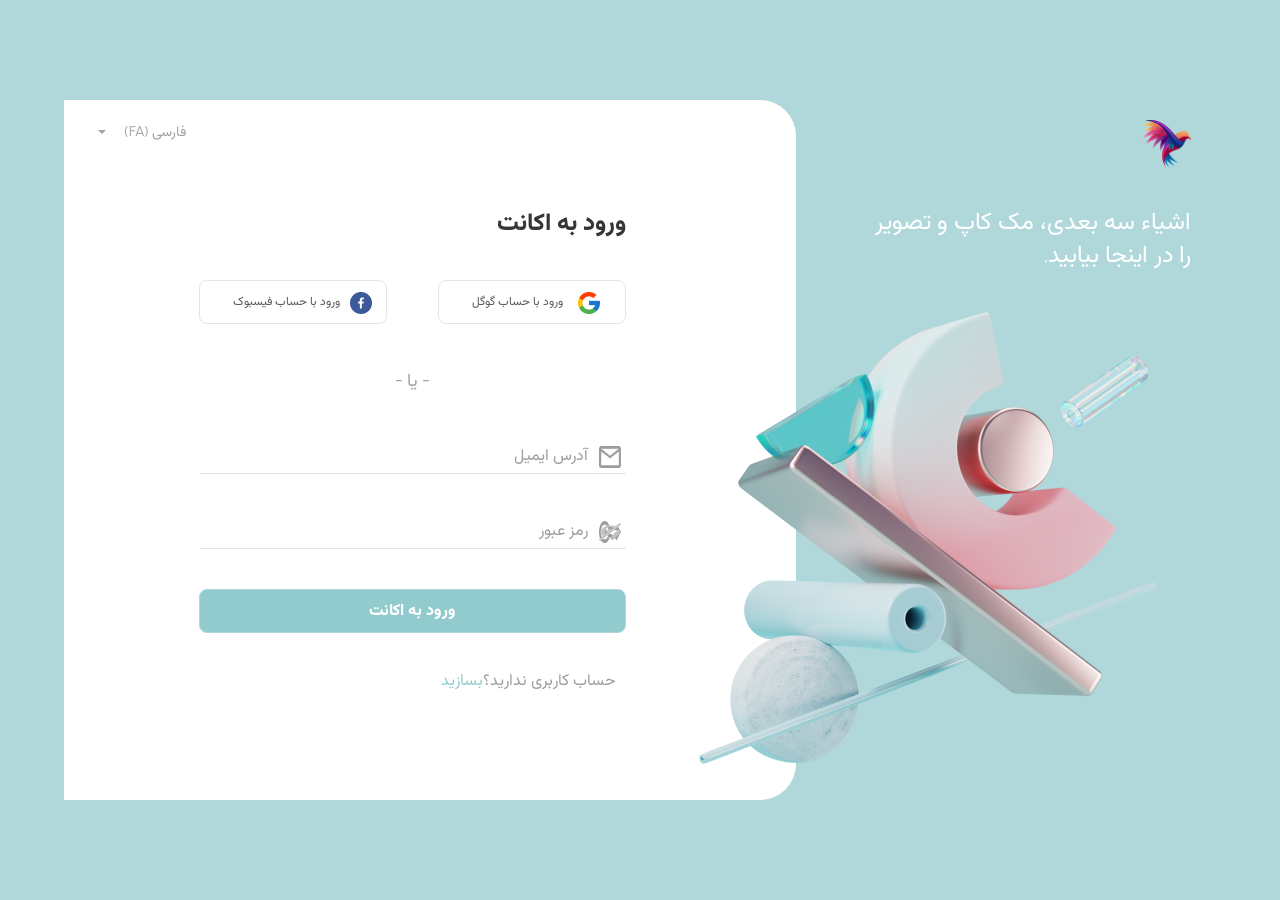
==== web/signin-fa.html @ 5d6cb978 "feat(auth): rework all 4 pages to the revised active look (TASK-AUTH-03-01) Apply the new docs/figma" ====
<!doctype html>
<html lang="fa" dir="rtl">
<head>
  <meta charset="utf-8">
  <meta name="viewport" content="width=device-width, initial-scale=1">
  <title>ورود به اکانت · project1</title>
  <link rel="stylesheet" href="css/styles.css">
  <link rel="stylesheet" href="css/fa.css">
</head>
<body>
  <!-- TASK-AUTH-02-02 · Sign-In page, Persian (FA) variant — revised Active look.
       Target = docs/figma/active/Sign Up 4.svg (TASK-AUTH-03-01 rework, Observed):
       SSO y180, OR y264, form top y346, Email icon y346, Password icon y421 (75px pitch),
       underline y~373.5/448.5, CTA y489, footer y564. No Full Name field. -->
  <main class="stage fa-stage fa-stage-signin" aria-label="ورود به اکانت">

    <!-- Right brand panel (teal) — mirrored to the right side -->
    <img class="fa-logo" src="assets/logo.png" alt="" width="48" height="48">
    <p class="fa-tagline">اشیاء سه بعدی، مک کاپ و تصویر را در اینجا بیابید.</p>

    <!-- Left card (mirrored: card sits on the LEFT, rounded on the right) -->
    <section class="fa-card" aria-label="فرم ورود">

      <div class="fa-lang">
        <span class="fa-lang-text">فارسی (FA)</span>
        <img class="fa-lang-chevron" src="assets/chevron.png" alt="" width="8" height="4">
      </div>

      <h1 class="fa-heading">ورود به اکانت</h1>

      <button type="button" class="fa-sso fa-sso-facebook">
        <img class="fa-sso-icon" src="assets/icon-facebook.png" alt="" width="22" height="22">
        <span class="fa-sso-label">ورود با حساب فیسبوک</span>
      </button>
      <button type="button" class="fa-sso fa-sso-google">
        <img class="fa-sso-icon" src="assets/icon-google.png" alt="" width="22" height="22">
        <span class="fa-sso-label">ورود با حساب گوگل</span>
      </button>

      <p class="fa-or" aria-hidden="true">- یا -</p>

      <form class="fa-form" novalidate>

        <div class="fa-field" data-field>
          <img class="fa-field-icon i-mail" src="assets/chip-mail.png" alt="" aria-hidden="true">
          <label class="field-label" for="email">آدرس ایمیل</label>
          <input class="fa-input" id="email" type="email" name="email" autocomplete="email" inputmode="email">
          <span class="field-caret" aria-hidden="true"></span>
        </div>

        <div class="fa-field" data-field>
          <img class="fa-field-icon i-key" src="assets/chip-key.png" alt="" aria-hidden="true">
          <label class="field-label" for="password">رمز عبور</label>
          <input class="fa-input" id="password" type="password" name="password" autocomplete="current-password">
          <button type="button" class="eye fa-eye" data-eye aria-label="نمایش رمز عبور" aria-pressed="false"></button>
          <span class="field-caret" aria-hidden="true"></span>
        </div>

        <button type="submit" class="fa-cta">ورود به اکانت</button>

        <p class="fa-footer">حساب کاربری ندارید؟ <a href="signup-fa.html">بسازید</a></p>

      </form>
    </section>

    <!-- Left illustration overlaps the card's right edge (painted above card, per design draw order) -->
    <img class="fa-illustration" src="assets/illustration.png" alt="">

  </main>
  <script src="js/fit.js"></script>
  <script src="js/states.js"></script>
</body>
</html>
---- web/css/styles.css ----
/* TASK-AUTH-01-01 · EN Sign-Up page (Active look)
   Design tokens extracted from Figma frame "Sign Up 1" (id 61:19, page "Sign Up (Active)")
   via the REST API; target reference = user export docs/figma/Sign Up 1.png.
   All coordinates are canvas-local pixels of the 1152x700 artboard. */

/* R1: self-hosted substitute for the commercial PP Telegraf.
   Chosen by pixel-diff measurement among OFL fonts (Urbanist, OFL — see assets/fonts/OFL.txt).
   Declared under the name "PP Telegraf" so the fallback stack below resolves to it first. */
@font-face {
  font-family: "PP Telegraf";
  src: url("../assets/fonts/urbanist.ttf") format("truetype");
  font-weight: 400 800;
  font-display: swap;
}

:root {
  --canvas-bg: #b0d8da;      /* page background (teal) */
  --card-bg: #ffffff;
  --heading: #383535;
  --muted: #9d9d9d;          /* field labels / footer */
  --muted-2: #a3a3a3;        /* "- OR -" */
  --muted-3: #a1a1a1;        /* language selector text */
  --sso-text: #5a5a5a;
  --line: #e5e5e5;           /* input underlines + SSO borders */
  --accent: #92cbce;         /* primary button fill */
  --accent-border: #b0d8da;
  --radius-lg: 36px;
  --radius-sm: 8px;
  --font: "PP Telegraf", "Inter", ui-sans-serif, system-ui, -apple-system, "Segoe UI", Roboto, Arial, sans-serif;
}

* { box-sizing: border-box; margin: 0; padding: 0; }

body {
  font-family: var(--font);
  background: var(--canvas-bg);
  min-height: 100vh;
  overflow: hidden;
  margin: 0;
}

.sr-only {
  position: absolute; width: 1px; height: 1px; padding: 0; margin: -1px;
  overflow: hidden; clip: rect(0 0 0 0); white-space: nowrap; border: 0;
}

/* Artboard: 1152x700 presented full-bleed like the Figma reference —
   cover-fill the viewport via --fit set by js/fit.js (scale >= 1). At an
   exactly 1152x700 viewport --fit = 1, i.e. a 1:1 render of the artboard. */
.stage {
  position: absolute;
  left: 50%;
  top: 50%;
  width: 1152px;
  height: 700px;
  overflow: hidden;
  background: var(--canvas-bg);
  transform: translate(-50%, -50%) scale(var(--fit, 1));
  box-sizing: border-box;
}

/* Left brand panel */
.logo { position: absolute; left: 25px; top: 20px; width: 48px; height: 48px; }

.tagline {
  position: absolute;
  left: 25px; top: 104px;
  width: 316px;
  font-size: 24px;
  line-height: 33px;
  font-weight: 400;
  color: #ffffff;
  letter-spacing: 0.08em;
}

/* Left illustration (image fill from Figma node "Abstraction") */
.illustration {
  position: absolute;
  left: 25px; top: 181px;
  width: 493px; height: 542px;
  pointer-events: none;
}

/* Right card — sits at canvas x=420, extends past the right edge (clipped) */
.card {
  position: absolute;
  left: 420px; top: 0;
  width: 785px; height: 700px;
  background: var(--card-bg);
  border-radius: var(--radius-lg) 0 0 var(--radius-lg);
}

/* Language selector (English (UK)) */
.lang {
  position: absolute;
  left: 597px; top: 15px;
  width: 109px; height: 35px;
}
.lang-text {
  position: absolute;
  left: 0; top: 0; width: 77px; height: 35px;
  display: flex; align-items: center;
  font-size: 14px; color: var(--muted-3);
}
.lang-chevron { position: absolute; left: 93px; top: 16px; width: 8px; height: 4px; }

/* Heading */
.heading {
  position: absolute;
  left: 170px; top: 104px;
  font-size: 24px;
  line-height: 35px;
  font-weight: 800;
  color: var(--heading);
}

/* Social sign-up buttons (revised active look: row at card y 170, BRIEF-005/CLM-013) */
.sso {
  position: absolute;
  top: 170px;
  width: 188px; height: 44px;
  background: transparent;
  border: 1px solid var(--line);
  border-radius: var(--radius-sm);
  cursor: pointer;
  font: inherit;
}
.sso-google { left: 170px; }
.sso-facebook { left: 409px; }
.sso-icon { position: absolute; top: 11px; width: 22px; height: 22px; }
.sso-google .sso-icon { left: 18px; }
.sso-facebook .sso-icon { left: 14px; }
.sso-label {
  position: absolute; top: 0; bottom: 0;
  display: flex; align-items: center;
  font-size: 12px; font-weight: 400;
  color: var(--sso-text);
  white-space: nowrap;
}
.sso-google .sso-label { left: 58px; }
.sso-facebook .sso-label { left: 46px; }

/* Separator */
.or {
  position: absolute;
  left: 170px; top: 244px;
  width: 427px; height: 35px;
  display: flex; align-items: center; justify-content: center;
  font-size: 18px; font-weight: 400;
  color: var(--muted-2);
}

/* Form column — revised active look (BRIEF-005/CLM-013): the rounded-cap box chrome
   is replaced by a single underline per row. Observed from docs/figma/active/Sign Up 1.svg:
   icon rows y 316/381/446 (65px pitch), underline at y ~343.5/408.5/473.5. */
.signup-form { position: absolute; left: 170px; top: 316px; width: 427px; }

.field {
  position: relative;
  display: block;
  width: 427px; height: 28px;
  border-bottom: 1px solid var(--line); /* single underline (box removed) */
  transition: border-color .18s ease;
}
.field + .field { margin-top: 37px; } /* 28 + 37 = 65px between rows */

/* Field states (TASK-AUTH-01-03) — re-aimed to the underline chrome: hover #515151,
   active #426bff (underline-color change; floating label stays in .field-label). */
.field:hover { border-bottom-color: #515151; }
.field.active { border-bottom-color: #426bff; }

/* Real floating label (replaces the old placeholder) — Default sits at the input's
   text window as 16px/400 #9d9d9d; Active / has-value floats 12px/700 #426bff
   up above the field underline. */
.field-label {
  position: absolute;
  left: 38px; top: -1px;
  right: 34px; height: 22px;
  line-height: 22px;
  font-size: 16px; font-weight: 400;
  color: var(--muted);
  white-space: nowrap;
  pointer-events: none;
  transition: top .18s ease, height .18s ease, line-height .18s ease,
              font-size .18s ease, font-weight .18s ease, color .18s ease;
}
.field.active .field-label,
.field.has-value .field-label {
  top: -8px; height: 12px; line-height: 12px;
  font-size: 12px; font-weight: 700;
  color: #426bff;
}

/* Custom blinking caret — shown at the text start while a field is focused and
   empty (design shows it at the insertion column). Native caret blanked then. */
.field-caret {
  display: none;
  position: absolute;
  left: 38px; top: -1px;
  width: 1px; height: 22px;
  background: #000000;
  pointer-events: none;
  animation: caret-blink 1.06s step-end infinite;
}
@keyframes caret-blink { 0%, 49% { opacity: 1; } 50%, 100% { opacity: 0; } }
.field.active:not(.has-value) .field-caret { display: block; }
.field.active:not(.has-value) .field-input { caret-color: transparent; }

.field-icon { position: absolute; display: block; }
.icon-account { left: 5px; top: 0; width: 22px; height: 22px; }
.icon-mail    { left: 5px; top: 0; width: 22px; height: 22px; }
.icon-key     { left: 5px; top: 0; width: 22px; height: 22px; }

/* Eye toggle (button) — masked state by default (eye-slash); ''eye-open'' swaps the
   sprite and JS switches input.type password ↔ text. */
.eye {
  right: 5px; top: 2px;
  width: 22px; height: 18px;
  border: 0; padding: 0;
  background: transparent url("../assets/icon-eye-slash.png") center / 22px 18px no-repeat;
  cursor: pointer;
}
.eye.eye-open { background-image: url("../assets/icon-eye.png"); }
.eye:focus-visible { outline: 2px solid #515151; outline-offset: 2px; }

.field-input {
  position: absolute;
  left: 38px; top: -1px;
  width: auto; right: 27px;
  height: 22px;
  border: 0; outline: none;
  background: transparent;
  font: inherit;
  font-size: 16px;
  color: var(--heading);
}
.field-input::placeholder { color: var(--muted); }
.field-input:focus-visible { outline: 2px solid var(--accent); outline-offset: 2px; }
.field:not(:has(.eye)) .field-input { right: 0; }

/* Primary CTA — form-local (card y 504) */
.cta {
  position: absolute;
  left: 0; top: 188px; /* card y 504 */
  width: 427px; height: 44px;
  border: 1px solid var(--accent-border);
  border-radius: var(--radius-sm);
  background: var(--accent);
  color: #ffffff;
  font: inherit;
  font-size: 16px; font-weight: 800;
  cursor: pointer;
}

/* Footer link to sign-in — form-local (card y 580) */
.footer-link {
  position: absolute;
  left: 10px; top: 264px;
  height: 35px;
  display: flex; align-items: center;
  font-size: 16px; font-weight: 400;
  color: var(--muted);
  white-space: nowrap;
}
.footer-link a { color: var(--accent); text-decoration: none; }
.footer-link a:hover { color: var(--heading); }

/* TASK-AUTH-03-01 · EN Sign-In layout overrides
   Target = docs/figma/active/Sign Up 3.svg (revised Active look, Observed):
   SSO row y180, OR y264, form top y346, fields 346/421 (75px pitch, single
   underline at y ~373.5/448.5), CTA y489, footer y564 (card-local). */
.page-signin .sso { top: 180px; }
.page-signin .or { top: 264px; }
.page-signin .signin-form { position: absolute; left: 170px; top: 346px; width: 427px; }
.page-signin .signin-form .field + .field { margin-top: 47px; } /* rows 75px apart */
.page-signin .signin-form .cta { top: 143px; } /* card y 489 */
.page-signin .signin-form .footer-link { top: 218px; } /* card y 564 */
.page-signin .footer-link a { color: var(--accent); }
.page-signin .footer-link a:hover { color: var(--heading); }
---- web/css/fa.css ----
/* TASK-AUTH-01-02 · FA Sign-Up page (Active look; frame 61:143, page "Sign Up (Active)")
   — horizontal mirror of the EN page; target = user export docs/figma/Sign Up 2.png.
   Canvas-local coordinates: card spans x=-53..732; form column x=135..562; brand on the right.
   Persian glyphs: self-hosted Vazirmatn (OFL) after the Latin 'PP Telegraf' (Urbanist) face. */

/* Persian font (Latin chars still fall through to the Urbanist-backed "PP Telegraf") */
@font-face {
  font-family: "Vazirmatn";
  src: url("../assets/fonts/vazirmatn.ttf") format("truetype");
  font-weight: 100 900;
  font-display: swap;
}

body.fa-stage, .fa-stage {
  font-family: "PP Telegraf", "Vazirmatn", ui-sans-serif, system-ui, -apple-system, "Segoe UI", Roboto, Arial, sans-serif;
}

.fa-stage { direction: rtl; }

/* Right brand panel (mirror: EN was left:25). The FA design mirrors the whole frame,
   so the logo artwork itself is flipped too — flip it back to match. */
.fa-logo {
  position: absolute; right: 25px; top: 20px; width: 48px; height: 48px;
  transform: scaleX(-1);
}

.fa-tagline {
  position: absolute;
  right: 25px; top: 104px;
  width: 316px;
  font-size: 24px;
  line-height: 33px;
  font-weight: 400;
  color: #ffffff;
}

/* Card on the left, its left edge off-canvas → rounded corners are on the right */
.fa-card {
  position: absolute;
  left: -53px; top: 0;
  width: 785px; height: 700px;
  background: var(--card-bg);
  border-radius: 0 var(--radius-lg) var(--radius-lg) 0;
}

/* Language selector (فارسی (FA)) — top-left (card-local: stage x 26 + card offset 53) */
.fa-lang { position: absolute; left: 79px; top: 15px; width: 109px; height: 35px; }
.fa-lang-text {
  position: absolute;
  left: 32px; top: 0; width: 64px; height: 35px;
  display: flex; align-items: center;
  font-size: 14px; color: var(--muted-3);
}
.fa-lang-chevron { position: absolute; left: 8px; top: 15px; width: 8px; height: 4px; }

/* Heading — right edge flush with the form column right edge (x=562) */
.fa-heading {
  position: absolute;
  left: 497px; top: 104px; /* card-local for stage x 444 (flush right at stage x 562) */
  width: 118px; height: 35px;
  margin: 0;
  font-size: 24px; font-weight: 800;
  color: var(--heading);
  line-height: 35px;
  text-align: right;
  white-space: nowrap;
}

/* SSO buttons (mirror order: Facebook left, Google right) — revised active look: row at y 170 */
.fa-sso {
  position: absolute;
  top: 170px;
  width: 188px; height: 44px;
  background: transparent;
  border: 1px solid var(--line);
  border-radius: var(--radius-sm);
  cursor: pointer;
  font: inherit;
}
.fa-sso-facebook { left: 188px; } /* card-local: stage 135 / 374 */
.fa-sso-google   { left: 427px; }
.fa-sso-icon { position: absolute; top: 11px; width: 22px; height: 22px; }
.fa-sso-facebook .fa-sso-icon { left: 150px; }
.fa-sso-google   .fa-sso-icon { left: 139px; }
.fa-sso-label {
  position: absolute; top: 5px; bottom: 5px;
  display: flex; align-items: center;
  font-size: 12px; font-weight: 400;
  color: var(--sso-text);
  white-space: nowrap;
}
.fa-sso-facebook .fa-sso-label { left: 16px; width: 124px; }
.fa-sso-google   .fa-sso-label { left: 27px; width: 97px; }

/* Separator */
.fa-or {
  position: absolute;
  left: 188px; top: 244px; /* card-local: stage x 135 */
  width: 427px; height: 35px;
  display: flex; align-items: center; justify-content: center;
  font-size: 18px; font-weight: 400;
  color: var(--muted-2);
}

/* Form rows — revised active look: single underline per row (box chrome removed).
   Observed from docs/figma/active/Sign Up 2.svg: icon rows at stage y 316/381/446
   (65px pitch), underline at y ~343.5/408.5/473.5. Icons mirrored right (stage x 535),
   eye left (stage x 140). */
.fa-form { position: absolute; left: 188px; top: 316px; width: 427px; } /* card-local: stage x 135 */

.fa-field {
  position: relative;
  display: block;
  width: 427px; height: 28px;
  border-bottom: 1px solid var(--line); /* single underline (box removed) */
  transition: border-color .18s ease;
}
.fa-field + .fa-field { margin-top: 37px; } /* rows 65px apart top-to-top */

/* FA field states (mirror of EN) — underline-color reacts: hover #515151, active #426bff */
.fa-field:hover { border-bottom-color: #515151; }
.fa-field.active { border-bottom-color: #426bff; }

/* FA floating label — mirrored to the right (text-align right, icons on the right).
   Default window matches .fa-input (full width, text ends at x=389 / stage 524). */
.fa-form .field-label {
  left: 0; top: -2px; right: 0;
  height: 22px; line-height: 22px;
  text-align: right;
  padding-right: 38px;
}
.fa-field.active .field-label,
.fa-field.has-value .field-label {
  top: -8px; height: 12px; line-height: 12px;
  font-size: 12px; font-weight: 700;
  color: #426bff;
  text-align: right;
  padding-right: 37px;
}

/* FA caret — mirrored to the right (text start is at the right edge) */
.fa-field .field-caret { left: auto; right: 38px; top: -2px; }
.fa-field.active:not(.has-value) .field-caret { display: block; }
.fa-field.active:not(.has-value) .fa-input { caret-color: transparent; }

.fa-input {
  position: absolute;
  left: 0; top: -2px; right: 0;
  height: 22px;
  border: 0; outline: none;
  background: transparent;
  font: inherit;
  font-size: 16px;
  color: var(--heading);
  text-align: right;
  padding: 0 38px 0 0; /* reserves the icon strip (typed text ends at form-local 389, like the label) */
}
.fa-input::placeholder { color: var(--muted); }
.fa-input:focus-visible { outline: 2px solid var(--accent); outline-offset: 2px; }

.fa-field-icon { position: absolute; display: block; pointer-events: none; }
.i-account { right: 5px; top: 0; width: 22px; height: 22px; }
.i-mail    { right: 5px; top: 0; width: 22px; height: 22px; }
.i-key     { right: 5px; top: 0; width: 22px; height: 22px; }
/* Eye toggle (button) — mirrored to the left of the field; ''eye'' base styles come
   from styles.css; this rule overrides its position and resets the button. */
.fa-eye {
  position: absolute;
  left: 5px; top: 2px;
  width: 22px; height: 18px;
  border: 0; padding: 0;
  background-color: transparent;
  cursor: pointer;
}

/* Primary CTA — inside .fa-form (form at card y 316 / x 135), so offsets are form-local */
.fa-cta {
  position: absolute;
  left: 0; top: 188px; /* card-local x 135, y 504 */
  width: 427px; height: 44px;
  border: 1px solid var(--accent-border);
  border-radius: var(--radius-sm);
  background: var(--accent);
  color: #ffffff;
  font: inherit;
  font-size: 16px; font-weight: 800;
  cursor: pointer;
}

/* Footer link to sign-in — form-local (x unchanged, y 580) */
.fa-footer {
  position: absolute;
  left: 183px; top: 264px;
  width: 234px; height: 35px;
  display: flex; align-items: center; justify-content: flex-start; /* RTL: main-start = right */
  font-size: 16px; font-weight: 400;
  color: var(--muted);
  white-space: nowrap;
}
.fa-footer a { color: var(--accent); text-decoration: none; }
.fa-footer a:hover { color: var(--heading); }

/* TASK-AUTH-03-01 · FA Sign-In overrides (revised Active look; frame "Sign Up 4", Observed)
   Mirrors the EN sign-in y-shift (SSO y180, OR y264, form y346, fields 346/421 75px pitch,
   CTA y489, footer y564) but scoped to the FA sign-in page so it does not touch sign-up. */
.fa-stage-signin .fa-heading {
  left: 475px; /* card-local for stage x 422; right edge flush at stage 562 */
  width: 140px;
}
.fa-stage-signin .fa-sso { top: 180px; }
.fa-stage-signin .fa-or { top: 264px; }
.fa-stage-signin .fa-form { position: absolute; left: 188px; top: 346px; width: 427px; }
.fa-stage-signin .fa-field + .fa-field { margin-top: 47px; } /* rows 75px apart: Email y346 → Password y421 */
.fa-stage-signin .fa-form .fa-cta { top: 143px; } /* form-local: card y 489 */
.fa-stage-signin .fa-form .fa-footer { top: 218px; } /* form-local: card y 564 */

/* Left illustration overlaps the card's right edge (design paints it above the card) */
.fa-illustration {
  position: absolute;
  left: 634px; top: 181px;
  width: 493px; height: 542px;
  pointer-events: none;
  transform: scaleX(-1); /* the FA mirror flips the artwork — verified 0.04% zone diff vs frame render */
  transform-origin: center;
}
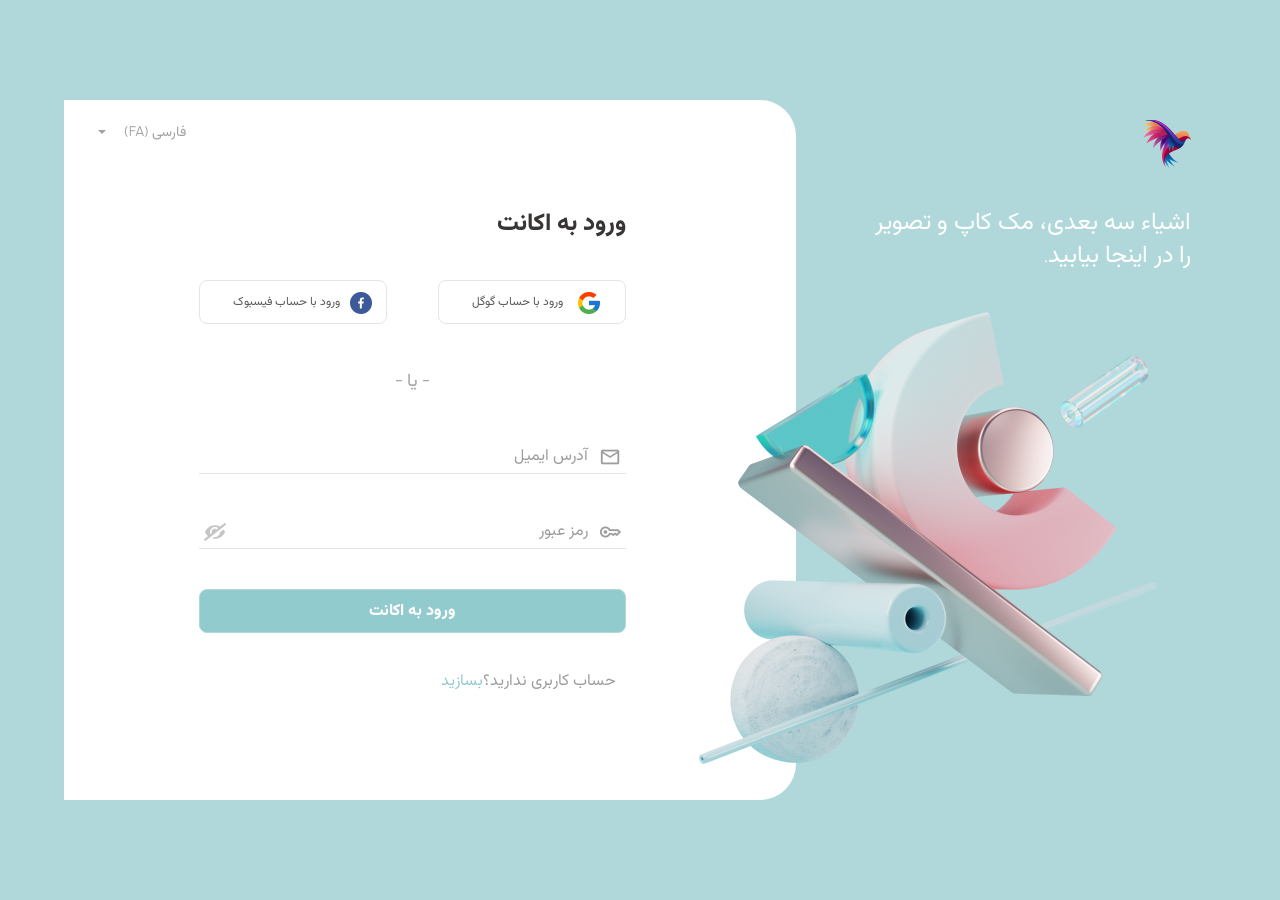
==== commit 02d8c2ca: "feat: Update site" ====
--- a/web/signin-fa.html
+++ b/web/signin-fa.html
@@ -67,7 +67,6 @@
     <img class="fa-illustration" src="assets/illustration.png" alt="">
 
   </main>
-  <script src="js/fit.js"></script>
   <script src="js/states.js"></script>
 </body>
 </html>
--- a/web/css/styles.css
+++ b/web/css/styles.css
@@ -45,8 +45,7 @@
 }
 
 /* Artboard: 1152x700 presented full-bleed like the Figma reference —
-   cover-fill the viewport via --fit set by js/fit.js (scale >= 1). At an
-   exactly 1152x700 viewport --fit = 1, i.e. a 1:1 render of the artboard. */
+   exactly centered, no scaling (user decision: exact 1152x700, no fit.js). */
 .stage {
   position: absolute;
   left: 50%;
@@ -55,7 +54,7 @@
   height: 700px;
   overflow: hidden;
   background: var(--canvas-bg);
-  transform: translate(-50%, -50%) scale(var(--fit, 1));
+  transform: translate(-50%, -50%);
   box-sizing: border-box;
 }
 
@@ -127,9 +126,9 @@
 }
 .sso-google { left: 170px; }
 .sso-facebook { left: 409px; }
-.sso-icon { position: absolute; top: 11px; width: 22px; height: 22px; }
-.sso-google .sso-icon { left: 18px; }
-.sso-facebook .sso-icon { left: 14px; }
+.sso-icon { position: absolute; top: 10px; width: 22px; height: 22px; }
+.sso-google .sso-icon { left: 17px; }
+.sso-facebook .sso-icon { left: 13px; }
 .sso-label {
   position: absolute; top: 0; bottom: 0;
   display: flex; align-items: center;
@@ -186,7 +185,7 @@
 }
 .field.active .field-label,
 .field.has-value .field-label {
-  top: -8px; height: 12px; line-height: 12px;
+  top: -16px; height: 12px; line-height: 12px; /* floats above the text row (28px underline field) */
   font-size: 12px; font-weight: 700;
   color: #426bff;
 }
--- a/web/css/fa.css
+++ b/web/css/fa.css
@@ -131,11 +131,11 @@
 }
 .fa-field.active .field-label,
 .fa-field.has-value .field-label {
-  top: -8px; height: 12px; line-height: 12px;
+  top: -16px; height: 12px; line-height: 12px; /* floats above the text row (28px underline field) */
   font-size: 12px; font-weight: 700;
   color: #426bff;
   text-align: right;
-  padding-right: 37px;
+  padding-right: 38px;
 }
 
 /* FA caret — mirrored to the right (text start is at the right edge) */
@@ -166,7 +166,7 @@
    from styles.css; this rule overrides its position and resets the button. */
 .fa-eye {
   position: absolute;
-  left: 5px; top: 2px;
+  left: 5px; right: auto; top: 2px; /* right:auto — RTL would ignore left when both are set */
   width: 22px; height: 18px;
   border: 0; padding: 0;
   background-color: transparent;
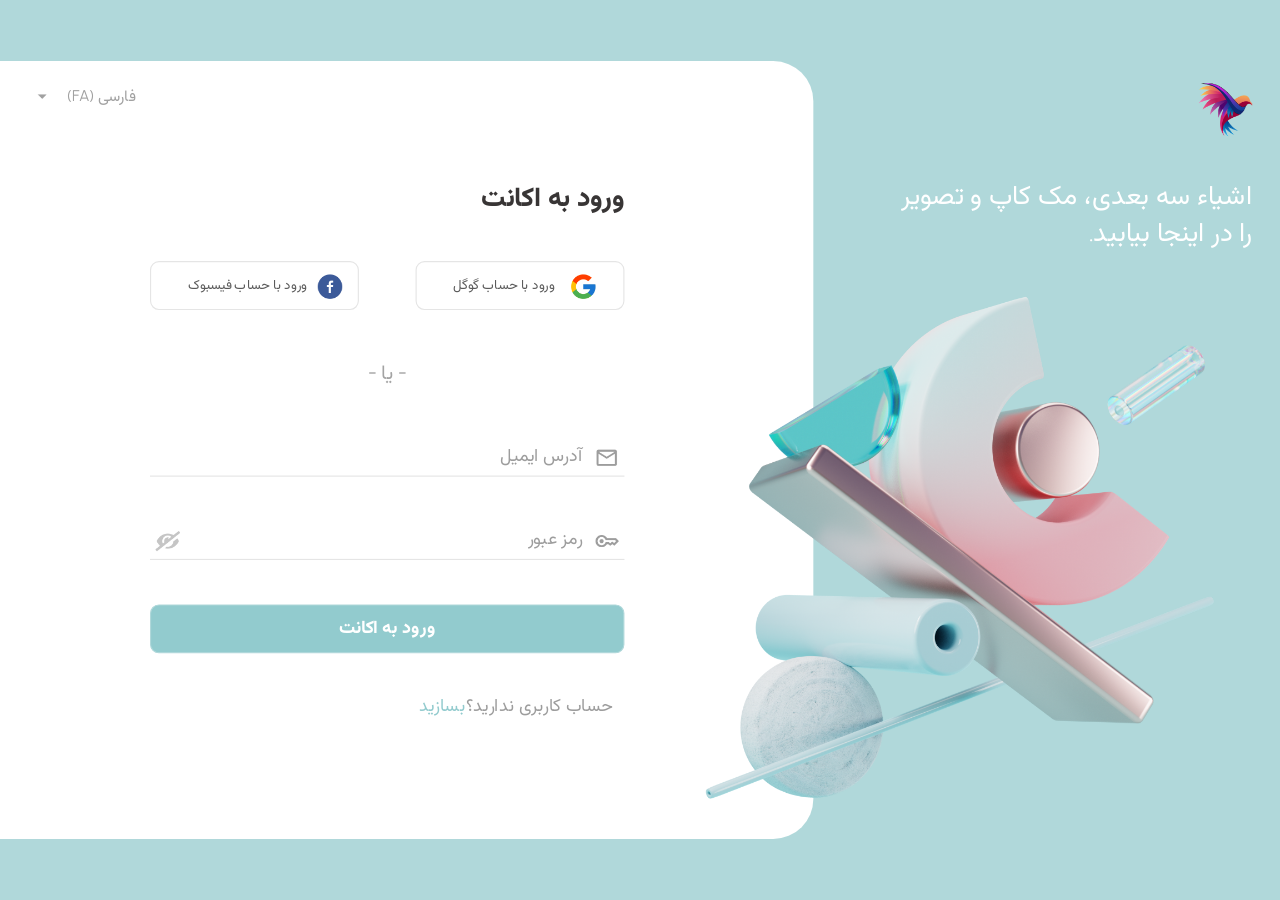
==== commit 3202cf04: "feat(web): viewport-fit the artboard and add fit.js Scale the 1152x700 stage to fit the viewport wit" ====
--- a/web/signin-fa.html
+++ b/web/signin-fa.html
@@ -68,5 +68,6 @@
 
   </main>
   <script src="js/states.js"></script>
+  <script src="js/fit.js"></script>
 </body>
 </html>
--- a/web/css/styles.css
+++ b/web/css/styles.css
@@ -44,8 +44,10 @@
   overflow: hidden; clip: rect(0 0 0 0); white-space: nowrap; border: 0;
 }
 
-/* Artboard: 1152x700 presented full-bleed like the Figma reference —
-   exactly centered, no scaling (user decision: exact 1152x700, no fit.js). */
+/* Artboard: 1152x700 scaled to fit the viewport (contain — never cropped),
+   centered via CSS translate; scale factor set by js/fit.js so the white
+   panel spans ~half the page at any window size (Figma look). At an exactly
+   1152x700 viewport the scale is 1 (1:1 render of the artboard). */
 .stage {
   position: absolute;
   left: 50%;
@@ -54,7 +56,7 @@
   height: 700px;
   overflow: hidden;
   background: var(--canvas-bg);
-  transform: translate(-50%, -50%);
+  transform: translate(-50%, -50%) scale(1);
   box-sizing: border-box;
 }
 
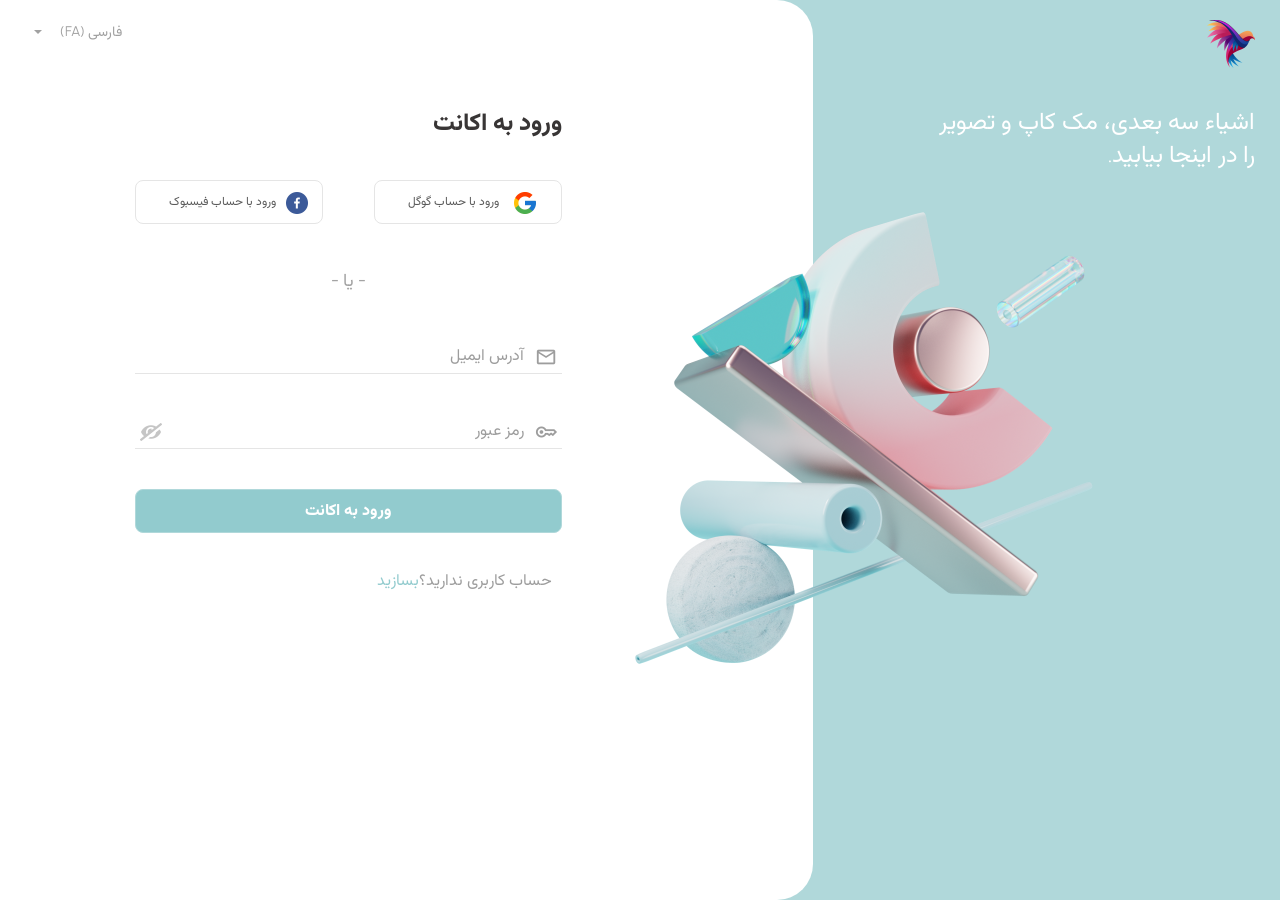
==== commit 8481196f: "feat: Update the code" ====
--- a/web/signin-fa.html
+++ b/web/signin-fa.html
@@ -67,7 +67,5 @@
     <img class="fa-illustration" src="assets/illustration.png" alt="">
 
   </main>
-  <script src="js/states.js"></script>
-  <script src="js/fit.js"></script>
-</body>
+  <script src="js/states.js"></script></body>
 </html>
--- a/web/css/styles.css
+++ b/web/css/styles.css
@@ -44,19 +44,16 @@
   overflow: hidden; clip: rect(0 0 0 0); white-space: nowrap; border: 0;
 }
 
-/* Artboard: 1152x700 scaled to fit the viewport (contain — never cropped),
-   centered via CSS translate; scale factor set by js/fit.js so the white
-   panel spans ~half the page at any window size (Figma look). At an exactly
-   1152x700 viewport the scale is 1 (1:1 render of the artboard). */
+/* Split layout: teal brand region 36.46vw (420/1152, floor 420px) + white panel
+   bleeding to the frame edge — Figma look at any window size, no bars/no crop.
+   At exactly 1152x700 this equals the artboard geometry (1:1). */
 .stage {
-  position: absolute;
-  left: 50%;
-  top: 50%;
-  width: 1152px;
-  height: 700px;
+  position: fixed;
+  inset: 0;
+  width: 100vw;
+  height: 100vh;
   overflow: hidden;
   background: var(--canvas-bg);
-  transform: translate(-50%, -50%) scale(1);
   box-sizing: border-box;
 }
 
@@ -82,11 +79,14 @@
   pointer-events: none;
 }
 
-/* Right card — sits at canvas x=420, extends past the right edge (clipped) */
+/* Right card — white panel: teal brand region is 36.46vw (420/1152, floor 420px),
+   the panel fills the rest of the viewport to the right frame edge, full height.
+   Rounded on the left where it meets the teal side (design); right edge bleeds
+   past the frame. At exactly 1152x700 this equals the artboard geometry (420..1152). */
 .card {
   position: absolute;
-  left: 420px; top: 0;
-  width: 785px; height: 700px;
+  left: max(420px, 36.46vw); top: 0;
+  right: 0; bottom: 0;
   background: var(--card-bg);
   border-radius: var(--radius-lg) 0 0 var(--radius-lg);
 }
--- a/web/css/fa.css
+++ b/web/css/fa.css
@@ -34,11 +34,14 @@
   color: #ffffff;
 }
 
-/* Card on the left, its left edge off-canvas → rounded corners are on the right */
+/* Card on the left, its left edge off-canvas → rounded corners are on the right.
+   Fluid split: teal brand region is 36.46vw on the RIGHT (mirror of EN), the white
+   panel bleeds to the left frame edge, full height. Origin stays at -53 (card-local
+   coords use it), right edge = viewport - teal. At 1152x700 equals the artboard. */
 .fa-card {
   position: absolute;
   left: -53px; top: 0;
-  width: 785px; height: 700px;
+  right: max(420px, 36.46vw); bottom: 0;
   background: var(--card-bg);
   border-radius: 0 var(--radius-lg) var(--radius-lg) 0;
 }
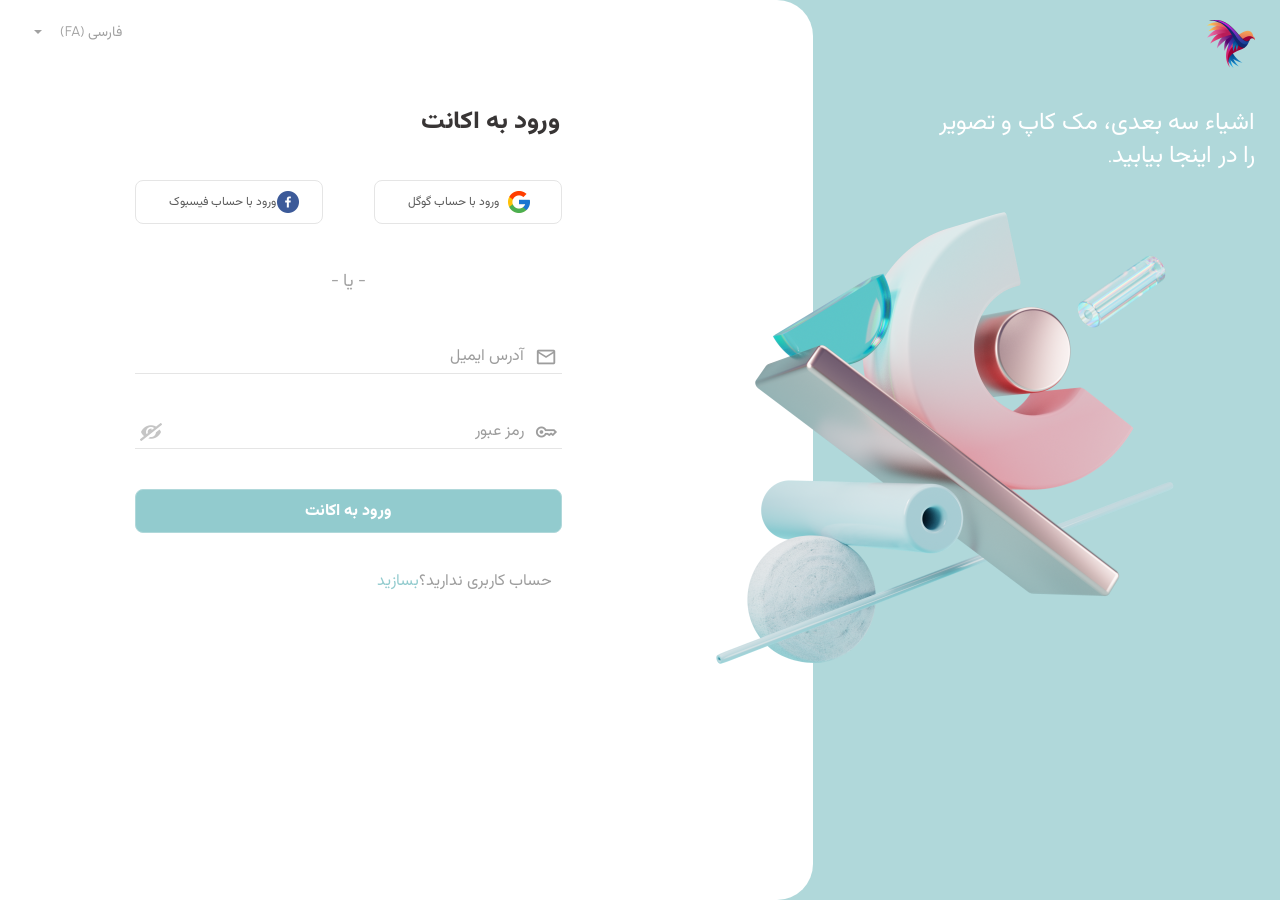
==== commit 23768b15: "feat: Update the css fa" ====
--- a/web/signin-fa.html
+++ b/web/signin-fa.html
@@ -59,12 +59,12 @@
         <button type="submit" class="fa-cta">ورود به اکانت</button>
 
         <p class="fa-footer">حساب کاربری ندارید؟ <a href="signup-fa.html">بسازید</a></p>
+      </form>
 
-      </form>
+      <!-- Illustration overlaps the card's right edge (painted above card, per design draw order);
+           kept a child of the card so it stays on the flowing card boundary at any window width -->
+      <img class="fa-illustration" src="assets/illustration.png" alt="">
     </section>
-
-    <!-- Left illustration overlaps the card's right edge (painted above card, per design draw order) -->
-    <img class="fa-illustration" src="assets/illustration.png" alt="">
 
   </main>
   <script src="js/states.js"></script></body>
--- a/web/css/fa.css
+++ b/web/css/fa.css
@@ -207,20 +207,32 @@
    Mirrors the EN sign-in y-shift (SSO y180, OR y264, form y346, fields 346/421 75px pitch,
    CTA y489, footer y564) but scoped to the FA sign-in page so it does not touch sign-up. */
 .fa-stage-signin .fa-heading {
-  left: 475px; /* card-local for stage x 422; right edge flush at stage 562 */
+  left: 473px; /* card-local for stage x 420; right edge flush at stage 560 (Observed ref4) */
   width: 140px;
+  top: 102px;   /* text top 111 in ref4 vs 113 with 104 (Observed) */
+  transform-origin: right;
+  transform: scaleX(1.079); /* stretch Vazirmatn 127px -> ref 137px, right-anchored (Observed) */
 }
 .fa-stage-signin .fa-sso { top: 180px; }
+/* SSO icons — Sign Up 4.svg sits them 6-9px further left than Sign Up 2.svg (Observed),
+   and 1px higher than the base row (border-box offset). */
+.fa-stage-signin .fa-sso-icon { top: 10px; }
+.fa-stage-signin .fa-sso-facebook .fa-sso-icon { left: 141px; }
+.fa-stage-signin .fa-sso-google   .fa-sso-icon { left: 133px; }
 .fa-stage-signin .fa-or { top: 264px; }
 .fa-stage-signin .fa-form { position: absolute; left: 188px; top: 346px; width: 427px; }
 .fa-stage-signin .fa-field + .fa-field { margin-top: 47px; } /* rows 75px apart: Email y346 → Password y421 */
 .fa-stage-signin .fa-form .fa-cta { top: 143px; } /* form-local: card y 489 */
 .fa-stage-signin .fa-form .fa-footer { top: 218px; } /* form-local: card y 564 */
 
-/* Left illustration overlaps the card's right edge (design paints it above the card) */
+/* Illustration overlaps the card's right edge (design paints it above the card).
+   98px of it sits on the card; the rest extends 395px past the right edge into the
+   brand panel. Anchored to the card's right edge so it stays on the boundary at any
+   window width (card right edge is fluid via `right: max(420px, 36.46vw)`). */
 .fa-illustration {
   position: absolute;
-  left: 634px; top: 181px;
+  right: -395px; /* card-local: image spans stage 634..1127 at 1152 (card right edge 732) */
+  top: 181px;
   width: 493px; height: 542px;
   pointer-events: none;
   transform: scaleX(-1); /* the FA mirror flips the artwork — verified 0.04% zone diff vs frame render */
